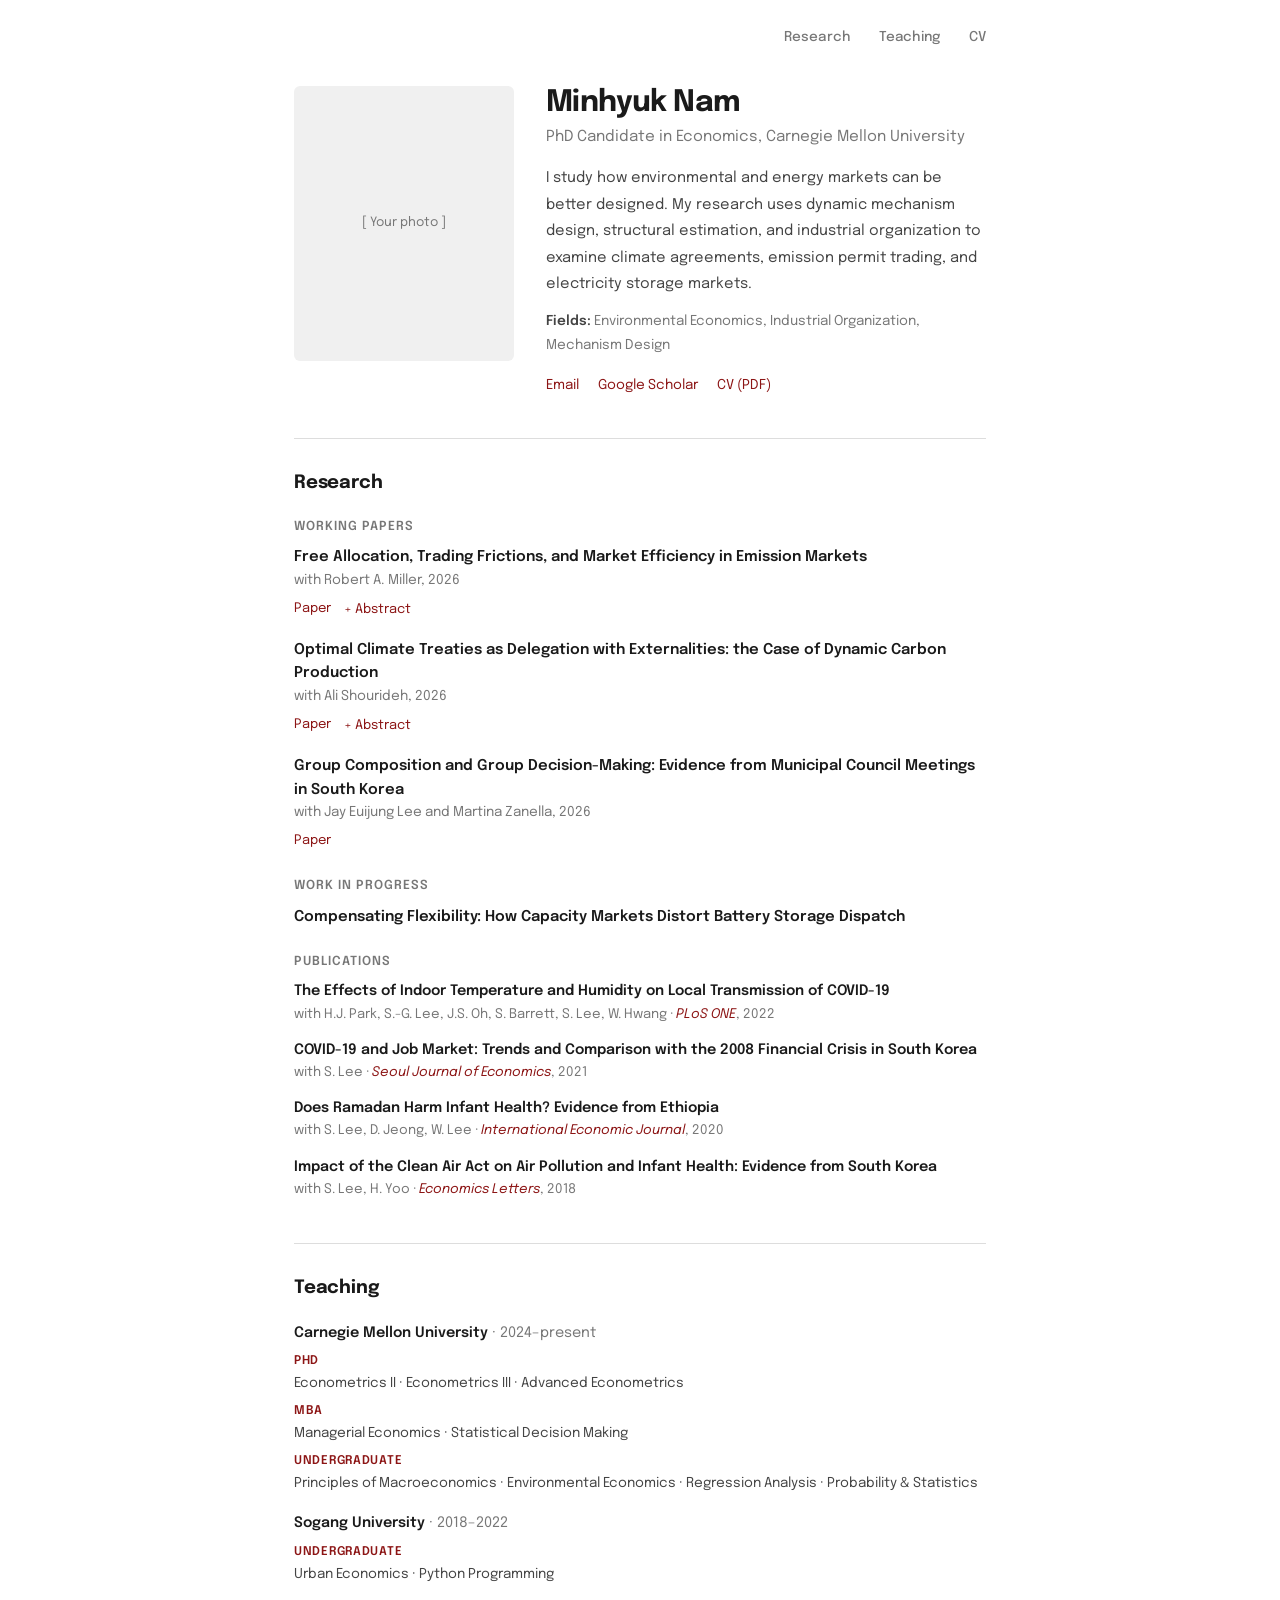
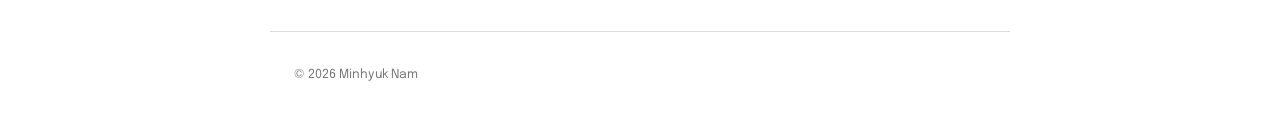
==== index.html @ 32d45be1 "Initial commit: personal academic website - Single-page academic site with Epilogue font, burgundy a" ====
<!DOCTYPE html>
<html lang="en">
<head>
<meta charset="UTF-8">
<meta name="viewport" content="width=device-width, initial-scale=1.0">
<title>Minhyuk Nam</title>
<link href="https://fonts.googleapis.com/css2?family=Epilogue:wght@300;400;500;600;700&display=swap" rel="stylesheet">
<style>
:root {
  --ink: #1a1a1a;
  --body: #444;
  --muted: #777;
  --accent: #8C1515;
  --border: #ddd;
  --bg: #fff;
}
*, *::before, *::after { box-sizing: border-box; margin: 0; padding: 0; }
html { scroll-behavior: smooth; }
body {
  font-family: 'Epilogue', system-ui, -apple-system, sans-serif;
  color: var(--body);
  background: var(--bg);
  font-size: 15px;
  line-height: 1.75;
  -webkit-font-smoothing: antialiased;
}
::selection { background: #e8d5d5; }
a { color: var(--accent); text-decoration: none; }
a:hover { text-decoration: underline; }

/* ── Nav ── */
nav {
  max-width: 740px; margin: 0 auto;
  padding: 1.6rem 1.5rem .8rem;
  display: flex; justify-content: flex-end; gap: 1.8rem;
}
nav a { font-size: .85rem; font-weight: 500; color: var(--muted); letter-spacing: .01em; }
nav a:hover { color: var(--ink); text-decoration: none; }

/* ── Hero / About ── */
.hero {
  max-width: 740px; margin: 0 auto;
  padding: 1.5rem 1.5rem 2.5rem;
  display: grid; grid-template-columns: 220px 1fr; gap: 2rem; align-items: start;
}
.hero-photo {
  width: 100%; aspect-ratio: 4/5; border-radius: 6px; overflow: hidden;
  background: #f0f0f0; display: flex; align-items: center; justify-content: center;
  font-size: .8rem; color: var(--muted);
}
.hero-photo img { width: 100%; height: 100%; object-fit: cover; }
.hero-text h1 { font-size: 1.85rem; font-weight: 700; color: var(--ink); line-height: 1.2; margin-bottom: .15rem; letter-spacing: -.02em; }
.hero-text .role { font-size: .95rem; color: var(--muted); margin-bottom: .9rem; }
.hero-text .bio { font-size: .92rem; line-height: 1.8; color: var(--body); }
.hero-text .fields { margin-top: .8rem; font-size: .85rem; color: var(--muted); }
.hero-text .fields strong { color: var(--body); font-weight: 600; }
.hero-text .links { margin-top: 1rem; display: flex; gap: 1.2rem; font-size: .85rem; }

/* ── Sections ── */
.container { max-width: 740px; margin: 0 auto; padding: 0 1.5rem; }
.section { padding: 1.8rem 0; border-top: 1px solid var(--border); }
.section h2 { font-size: 1.15rem; font-weight: 700; color: var(--ink); margin-bottom: 1rem; letter-spacing: -.01em; }
.cat-label { font-size: .78rem; font-weight: 600; text-transform: uppercase; letter-spacing: .08em; color: var(--muted); margin-top: 1.4rem; margin-bottom: .5rem; }
.cat-label:first-of-type { margin-top: 0; }

/* ── Papers ── */
.paper { margin-bottom: 1.1rem; }
.paper .title { font-weight: 600; font-size: .93rem; color: var(--ink); line-height: 1.55; }
.paper .meta { font-size: .85rem; color: var(--muted); margin-top: .05rem; }
.paper .meta em { font-style: italic; color: var(--accent); }
.paper .paper-links { margin-top: .3rem; display: flex; gap: .8rem; font-size: .82rem; }
.paper .paper-links a, .paper .paper-links button {
  font-family: inherit; font-size: .82rem; color: var(--accent);
  background: none; border: none; padding: 0; cursor: pointer;
}
.paper .paper-links a:hover, .paper .paper-links button:hover { text-decoration: underline; }
.paper .abstract {
  display: none; margin-top: .5rem; padding: .7rem 0 .7rem 1rem;
  border-left: 2px solid var(--border); font-size: .85rem; line-height: 1.8; color: var(--muted);
}
.paper .abstract.open { display: block; }

/* ── Publications ── */
.pub { margin-bottom: .8rem; }
.pub .title { font-weight: 600; font-size: .9rem; color: var(--ink); line-height: 1.55; }
.pub .meta { font-size: .83rem; color: var(--muted); }
.pub .meta em { font-style: italic; color: var(--accent); }

/* ── Teaching ── */
.teach-group { margin-bottom: 1rem; }
.teach-group h4 { font-size: .9rem; font-weight: 600; color: var(--ink); margin-bottom: .15rem; }
.teach-group h4 span { font-weight: 400; color: var(--muted); }
.teach-level { font-size: .75rem; font-weight: 600; text-transform: uppercase; letter-spacing: .06em; color: var(--accent); margin-top: .35rem; }
.teach-courses { font-size: .85rem; color: var(--body); line-height: 1.7; }

/* ── Footer ── */
footer { max-width: 740px; margin: 0 auto; padding: 2rem 1.5rem; border-top: 1px solid var(--border); font-size: .78rem; color: var(--muted); }

/* ── Mobile ── */
@media (max-width: 640px) {
  .hero { grid-template-columns: 1fr; gap: 1.2rem; }
  .hero-photo { width: 180px; aspect-ratio: 4/5; }
  nav { padding: 1.2rem 1.5rem .5rem; gap: 1.2rem; }
}
</style>
</head>
<body>

<nav>
  <a href="#research">Research</a>
  <a href="#teaching">Teaching</a>
  <a href="Minhyuk_Nam_CV.pdf">CV</a>
</nav>

<div class="hero">
  <div class="hero-photo">[ Your photo ]</div>
  <div class="hero-text">
    <h1>Minhyuk Nam</h1>
    <p class="role">PhD Candidate in Economics, Carnegie Mellon University</p>
    <p class="bio">
      I study how environmental and energy markets can be better designed.
      My research uses dynamic mechanism design, structural estimation, and
      industrial organization to examine climate agreements, emission permit
      trading, and electricity storage markets.
    </p>
    <p class="fields"><strong>Fields:</strong> Environmental Economics, Industrial Organization, Mechanism Design</p>
    <div class="links">
      <a href="mailto:minhyukn@andrew.cmu.edu">Email</a>
      <a href="https://scholar.google.com">Google Scholar</a>
      <a href="Minhyuk_Nam_CV.pdf">CV (PDF)</a>
    </div>
  </div>
</div>

<div class="container">
  <div class="section" id="research">
    <h2>Research</h2>
    <div class="cat-label">Working Papers</div>

    <div class="paper">
      <div class="title">Free Allocation, Trading Frictions, and Market Efficiency in Emission Markets</div>
      <div class="meta">with Robert A. Miller, 2026</div>
      <div class="paper-links">
        <a href="#">Paper</a>
        <button onclick="toggle(this)">+ Abstract</button>
      </div>
      <div class="abstract">The EU Emissions Trading System initially gave roughly 90 percent of carbon permits free to incumbent firms but is now transitioning to full auctioning. We study whether free allocation reduces market efficiency by discouraging trading and creating thin markets. Using EU ETS transaction-level data, we document that firms receiving free permits trade less frequently than firms that must purchase them, concentrating trading activity among financial intermediaries. We develop and estimate a dynamic structural model of production, banking, and trading decisions under participation costs to quantify efficiency losses from permit misallocation across heterogeneous emitters.</div>
    </div>

    <div class="paper">
      <div class="title">Optimal Climate Treaties as Delegation with Externalities: the Case of Dynamic Carbon Production</div>
      <div class="meta">with Ali Shourideh, 2026</div>
      <div class="paper-links">
        <a href="#">Paper</a>
        <button onclick="toggle(this)">+ Abstract</button>
      </div>
      <div class="abstract">International climate agreements must delegate emission decisions to sovereign countries that hold private information about their abatement costs while managing a global externality whose damages depend on the cumulative stock of atmospheric carbon. We formulate this problem using dynamic mechanism design and characterize the structure of optimal agreements. Our two main results are that optimal treaties exhibit a cutoff structure in which countries with sufficiently low abatement costs are induced to reduce emissions, and we derive conditions under which simple "total carbon budget" mechanisms implement the social optimum.</div>
    </div>

    <div class="paper">
      <div class="title">Group Composition and Group Decision-Making: Evidence from Municipal Council Meetings in South Korea</div>
      <div class="meta">with Jay Euijung Lee and Martina Zanella, 2026</div>
      <div class="paper-links">
        <a href="#">Paper</a>
      </div>
    </div>

    <div class="cat-label">Work in Progress</div>
    <div class="paper">
      <div class="title">Compensating Flexibility: How Capacity Markets Distort Battery Storage Dispatch</div>
    </div>

    <div class="cat-label">Publications</div>

    <div class="pub">
      <div class="title">The Effects of Indoor Temperature and Humidity on Local Transmission of COVID-19</div>
      <div class="meta">with H.J. Park, S.-G. Lee, J.S. Oh, S. Barrett, S. Lee, W. Hwang · <em>PLoS ONE</em>, 2022</div>
    </div>
    <div class="pub">
      <div class="title">COVID-19 and Job Market: Trends and Comparison with the 2008 Financial Crisis in South Korea</div>
      <div class="meta">with S. Lee · <em>Seoul Journal of Economics</em>, 2021</div>
    </div>
    <div class="pub">
      <div class="title">Does Ramadan Harm Infant Health? Evidence from Ethiopia</div>
      <div class="meta">with S. Lee, D. Jeong, W. Lee · <em>International Economic Journal</em>, 2020</div>
    </div>
    <div class="pub">
      <div class="title">Impact of the Clean Air Act on Air Pollution and Infant Health: Evidence from South Korea</div>
      <div class="meta">with S. Lee, H. Yoo · <em>Economics Letters</em>, 2018</div>
    </div>
  </div>

  <div class="section" id="teaching">
    <h2>Teaching</h2>
    <div class="teach-group">
      <h4>Carnegie Mellon University <span>· 2024–present</span></h4>
      <div class="teach-level">PhD</div>
      <div class="teach-courses">Econometrics II · Econometrics III · Advanced Econometrics</div>
      <div class="teach-level">MBA</div>
      <div class="teach-courses">Managerial Economics · Statistical Decision Making</div>
      <div class="teach-level">Undergraduate</div>
      <div class="teach-courses">Principles of Macroeconomics · Environmental Economics · Regression Analysis · Probability & Statistics</div>
    </div>
    <div class="teach-group">
      <h4>Sogang University <span>· 2018–2022</span></h4>
      <div class="teach-level">Undergraduate</div>
      <div class="teach-courses">Urban Economics · Python Programming</div>
    </div>
  </div>
</div>

<footer>&copy; 2026 Minhyuk Nam</footer>

<script>
function toggle(btn) {
  const abs = btn.parentElement.nextElementSibling;
  const open = abs.classList.toggle('open');
  btn.textContent = open ? '\u2212 Abstract' : '+ Abstract';
}
</script>
</body>
</html>
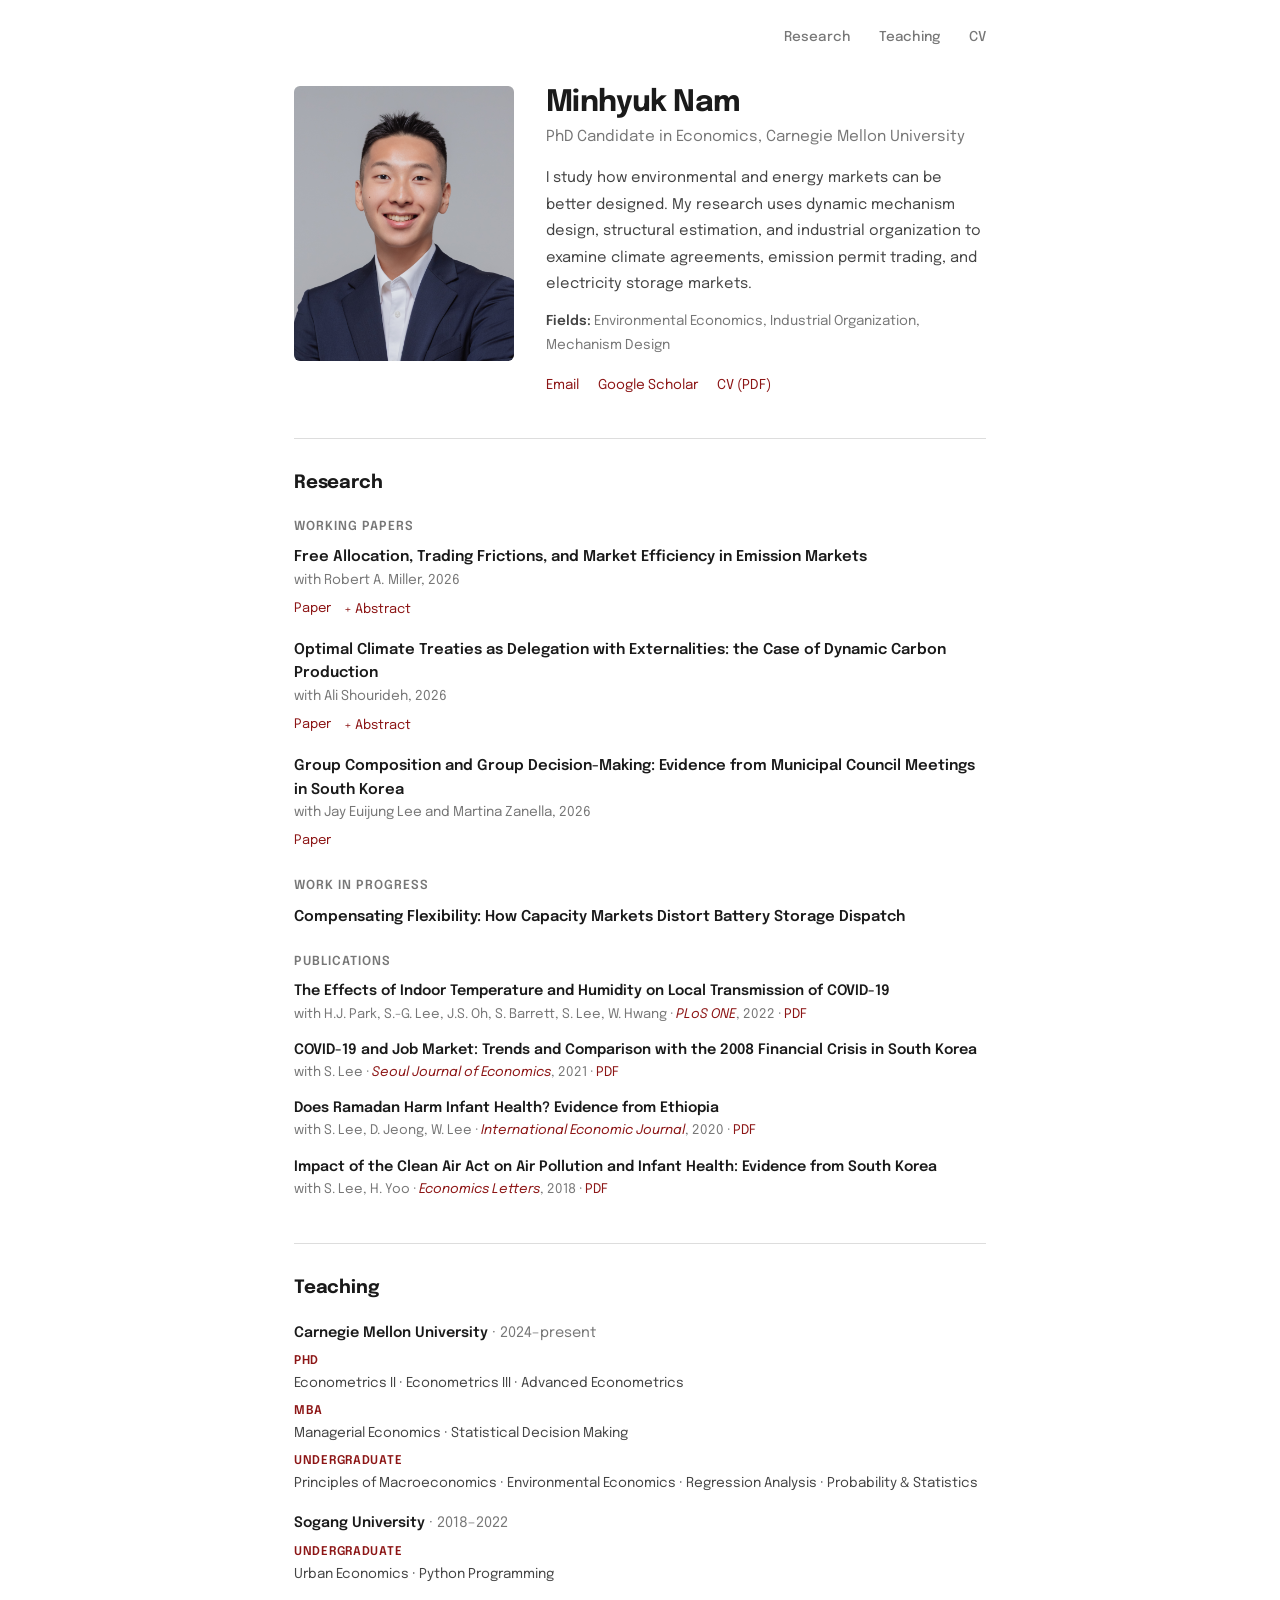
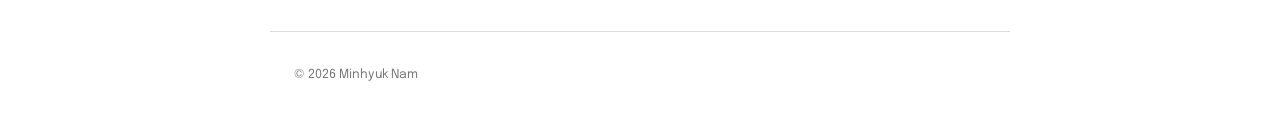
==== commit ae938212: "Organize site: add photo, paper PDFs, clean folder structure - Add profile photo to assets/ - Move C" ====
--- a/index.html
+++ b/index.html
@@ -109,11 +109,11 @@
 <nav>
   <a href="#research">Research</a>
   <a href="#teaching">Teaching</a>
-  <a href="Minhyuk_Nam_CV.pdf">CV</a>
+  <a href="files/cv/Minhyuk_Nam_CV.pdf">CV</a>
 </nav>
 
 <div class="hero">
-  <div class="hero-photo">[ Your photo ]</div>
+  <div class="hero-photo"><img src="assets/photo.jpeg" alt="Minhyuk Nam"></div>
   <div class="hero-text">
     <h1>Minhyuk Nam</h1>
     <p class="role">PhD Candidate in Economics, Carnegie Mellon University</p>
@@ -127,7 +127,7 @@
     <div class="links">
       <a href="mailto:minhyukn@andrew.cmu.edu">Email</a>
       <a href="https://scholar.google.com">Google Scholar</a>
-      <a href="Minhyuk_Nam_CV.pdf">CV (PDF)</a>
+      <a href="files/cv/Minhyuk_Nam_CV.pdf">CV (PDF)</a>
     </div>
   </div>
 </div>
@@ -174,19 +174,19 @@
 
     <div class="pub">
       <div class="title">The Effects of Indoor Temperature and Humidity on Local Transmission of COVID-19</div>
-      <div class="meta">with H.J. Park, S.-G. Lee, J.S. Oh, S. Barrett, S. Lee, W. Hwang · <em>PLoS ONE</em>, 2022</div>
+      <div class="meta">with H.J. Park, S.-G. Lee, J.S. Oh, S. Barrett, S. Lee, W. Hwang · <em>PLoS ONE</em>, 2022 · <a href="files/papers/COVID-19 and Air Pollution.pdf">PDF</a></div>
     </div>
     <div class="pub">
       <div class="title">COVID-19 and Job Market: Trends and Comparison with the 2008 Financial Crisis in South Korea</div>
-      <div class="meta">with S. Lee · <em>Seoul Journal of Economics</em>, 2021</div>
+      <div class="meta">with S. Lee · <em>Seoul Journal of Economics</em>, 2021 · <a href="files/papers/COVID-19 and Employment in South Korea.pdf">PDF</a></div>
     </div>
     <div class="pub">
       <div class="title">Does Ramadan Harm Infant Health? Evidence from Ethiopia</div>
-      <div class="meta">with S. Lee, D. Jeong, W. Lee · <em>International Economic Journal</em>, 2020</div>
+      <div class="meta">with S. Lee, D. Jeong, W. Lee · <em>International Economic Journal</em>, 2020 · <a href="files/papers/Does Ramadan Harm Infant Health Evidence from Ethiopia.pdf">PDF</a></div>
     </div>
     <div class="pub">
       <div class="title">Impact of the Clean Air Act on Air Pollution and Infant Health: Evidence from South Korea</div>
-      <div class="meta">with S. Lee, H. Yoo · <em>Economics Letters</em>, 2018</div>
+      <div class="meta">with S. Lee, H. Yoo · <em>Economics Letters</em>, 2018 · <a href="files/papers/Impact of the Clean Air Act on air pollution and infant health Evidence from South Korea.pdf">PDF</a></div>
     </div>
   </div>
 
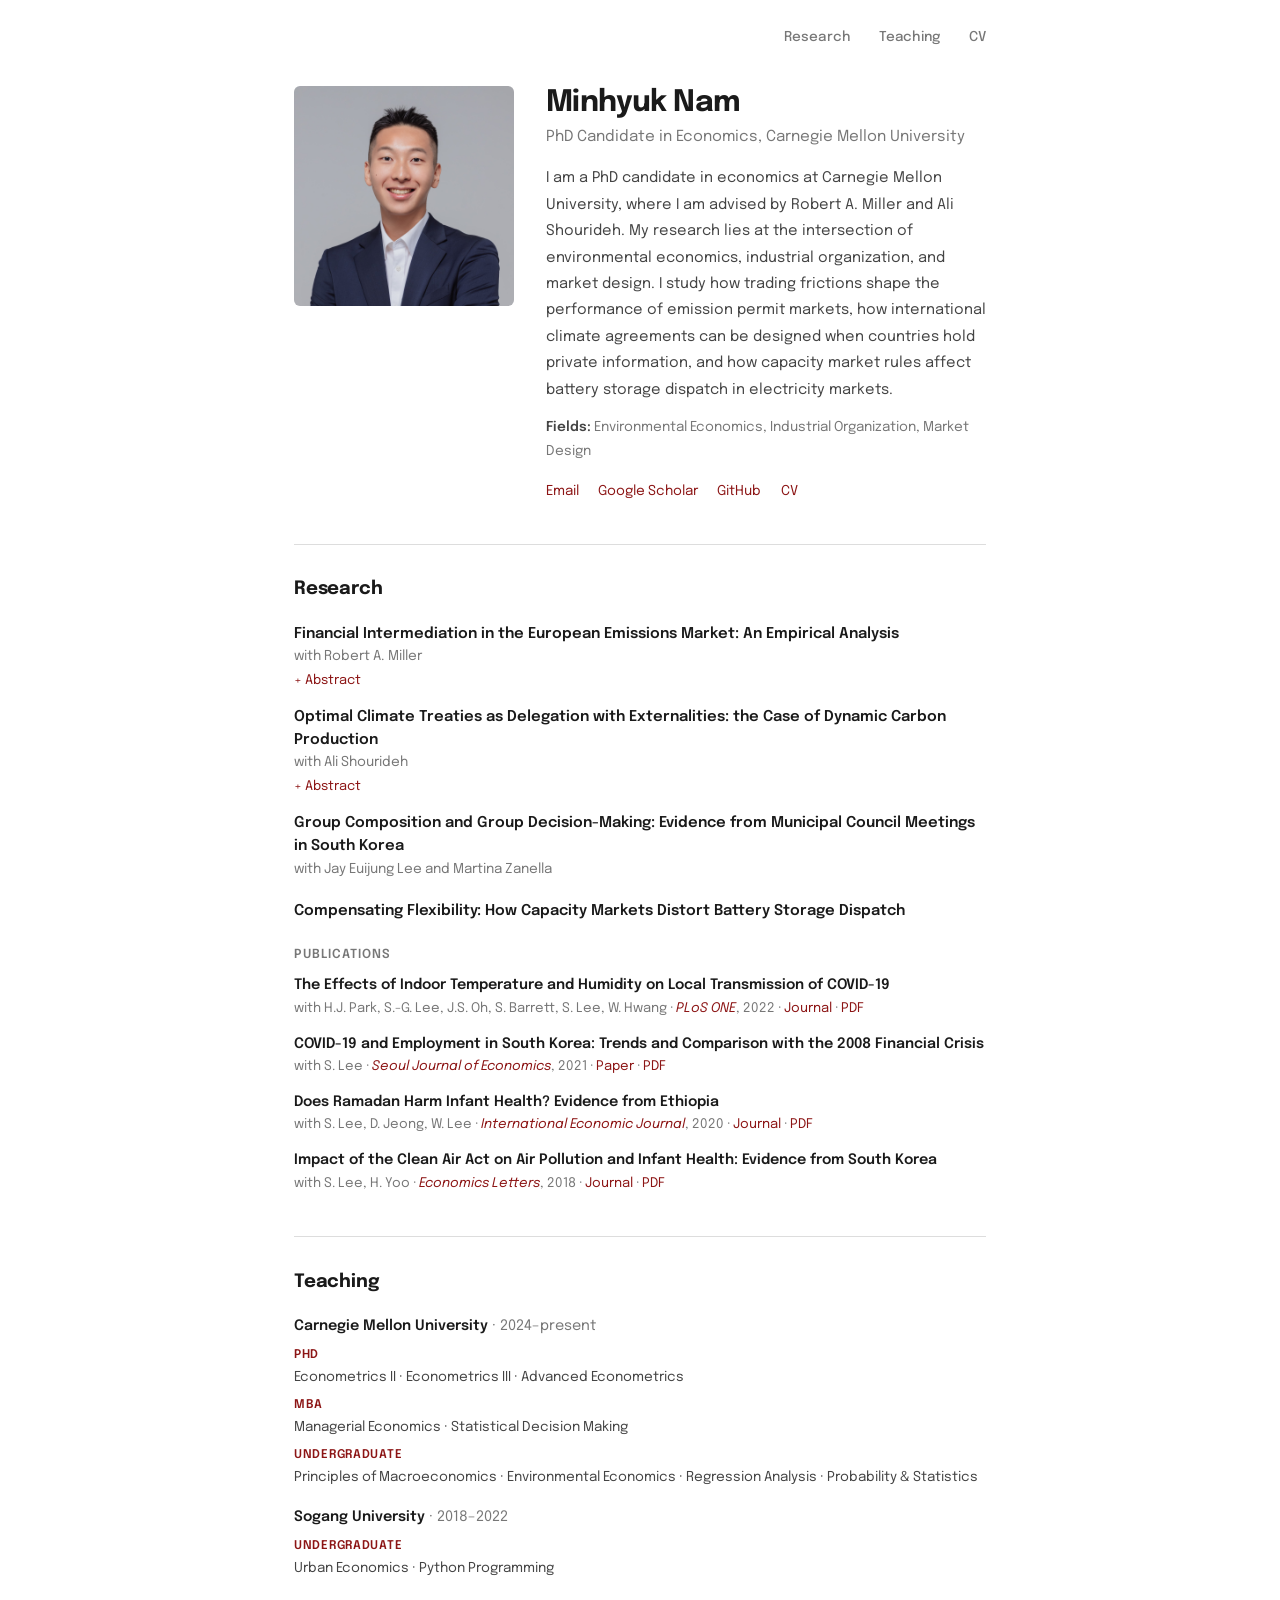
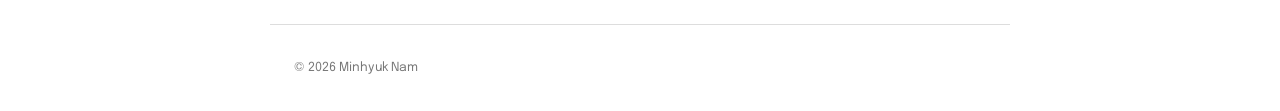
==== commit 12ed2589: "Fix site: update paper title, abstract, bio, links, photo display - Rename to Financial Intermediati" ====
--- a/index.html
+++ b/index.html
@@ -44,24 +44,21 @@
   display: grid; grid-template-columns: 220px 1fr; gap: 2rem; align-items: start;
 }
 .hero-photo {
-  width: 100%; aspect-ratio: 4/5; border-radius: 6px; overflow: hidden;
-  background: #f0f0f0; display: flex; align-items: center; justify-content: center;
-  font-size: .8rem; color: var(--muted);
-}
-.hero-photo img { width: 100%; height: 100%; object-fit: cover; }
+  width: 100%; border-radius: 6px; overflow: hidden;
+  background: #f0f0f0;
+}
+.hero-photo img { width: 100%; height: auto; display: block; }
 .hero-text h1 { font-size: 1.85rem; font-weight: 700; color: var(--ink); line-height: 1.2; margin-bottom: .15rem; letter-spacing: -.02em; }
 .hero-text .role { font-size: .95rem; color: var(--muted); margin-bottom: .9rem; }
 .hero-text .bio { font-size: .92rem; line-height: 1.8; color: var(--body); }
 .hero-text .fields { margin-top: .8rem; font-size: .85rem; color: var(--muted); }
 .hero-text .fields strong { color: var(--body); font-weight: 600; }
-.hero-text .links { margin-top: 1rem; display: flex; gap: 1.2rem; font-size: .85rem; }
+.hero-text .links { margin-top: 1rem; display: flex; gap: 1.2rem; font-size: .85rem; flex-wrap: wrap; }
 
 /* ── Sections ── */
 .container { max-width: 740px; margin: 0 auto; padding: 0 1.5rem; }
 .section { padding: 1.8rem 0; border-top: 1px solid var(--border); }
 .section h2 { font-size: 1.15rem; font-weight: 700; color: var(--ink); margin-bottom: 1rem; letter-spacing: -.01em; }
-.cat-label { font-size: .78rem; font-weight: 600; text-transform: uppercase; letter-spacing: .08em; color: var(--muted); margin-top: 1.4rem; margin-bottom: .5rem; }
-.cat-label:first-of-type { margin-top: 0; }
 
 /* ── Papers ── */
 .paper { margin-bottom: 1.1rem; }
@@ -99,7 +96,7 @@
 /* ── Mobile ── */
 @media (max-width: 640px) {
   .hero { grid-template-columns: 1fr; gap: 1.2rem; }
-  .hero-photo { width: 180px; aspect-ratio: 4/5; }
+  .hero-photo { width: 180px; }
   nav { padding: 1.2rem 1.5rem .5rem; gap: 1.2rem; }
 }
 </style>
@@ -118,16 +115,21 @@
     <h1>Minhyuk Nam</h1>
     <p class="role">PhD Candidate in Economics, Carnegie Mellon University</p>
     <p class="bio">
-      I study how environmental and energy markets can be better designed.
-      My research uses dynamic mechanism design, structural estimation, and
-      industrial organization to examine climate agreements, emission permit
-      trading, and electricity storage markets.
+      I am a PhD candidate in economics at Carnegie Mellon University,
+      where I am advised by Robert A. Miller and Ali Shourideh.
+      My research lies at the intersection of environmental economics,
+      industrial organization, and market design. I study how trading
+      frictions shape the performance of emission permit markets, how
+      international climate agreements can be designed when countries
+      hold private information, and how capacity market rules affect
+      battery storage dispatch in electricity markets.
     </p>
-    <p class="fields"><strong>Fields:</strong> Environmental Economics, Industrial Organization, Mechanism Design</p>
+    <p class="fields"><strong>Fields:</strong> Environmental Economics, Industrial Organization, Market Design</p>
     <div class="links">
       <a href="mailto:minhyukn@andrew.cmu.edu">Email</a>
-      <a href="https://scholar.google.com">Google Scholar</a>
-      <a href="files/cv/Minhyuk_Nam_CV.pdf">CV (PDF)</a>
+      <a href="https://scholar.google.com/citations?user=CK2TsPYAAAAJ&hl=en">Google Scholar</a>
+      <a href="https://github.com/mhnam">GitHub</a>
+      <a href="files/cv/Minhyuk_Nam_CV.pdf">CV</a>
     </div>
   </div>
 </div>
@@ -135,76 +137,72 @@
 <div class="container">
   <div class="section" id="research">
     <h2>Research</h2>
-    <div class="cat-label">Working Papers</div>
-
-    <div class="paper">
-      <div class="title">Free Allocation, Trading Frictions, and Market Efficiency in Emission Markets</div>
-      <div class="meta">with Robert A. Miller, 2026</div>
+
+    <div class="paper">
+      <div class="title">Financial Intermediation in the European Emissions Market: An Empirical Analysis</div>
+      <div class="meta">with Robert A. Miller</div>
       <div class="paper-links">
-        <a href="#">Paper</a>
         <button onclick="toggle(this)">+ Abstract</button>
       </div>
-      <div class="abstract">The EU Emissions Trading System initially gave roughly 90 percent of carbon permits free to incumbent firms but is now transitioning to full auctioning. We study whether free allocation reduces market efficiency by discouraging trading and creating thin markets. Using EU ETS transaction-level data, we document that firms receiving free permits trade less frequently than firms that must purchase them, concentrating trading activity among financial intermediaries. We develop and estimate a dynamic structural model of production, banking, and trading decisions under participation costs to quantify efficiency losses from permit misallocation across heterogeneous emitters.</div>
+      <div class="abstract">The foundational literature on cap-and-trade &mdash; Montgomery (1972), Rubin (1996) &mdash; establishes that emission permit markets achieve cost-effective allocations under competitive equilibrium. Competitive equilibrium, however, requires a Walrasian price-clearing mechanism that does not exist in practice: in the EU Emissions Trading System, firms must find counterparties through costly search, pay to access centralized platforms, and negotiate bilaterally in decentralized markets. Using the complete record of allowance transfers from the Union Transaction Log, we compile a new transaction-level dataset covering all three trading venues &mdash; government auctions, the exchange limit-order market, and over-the-counter bilateral trades &mdash; and document patterns inconsistent with the competitive benchmark: persistent cross-venue price dispersion, inefficient inventory holdings, and active financial intermediation. We develop a continuous-time search and matching model that captures these institutional features. Heterogeneous emitters choose which venues to access, how intensely to search for OTC counterparties, and how much to trade; symmetric financial intermediaries (banks) buy from surplus firms and sell to deficit firms, earning an intermediation spread that exists only because of frictions. The model nests competitive equilibrium &mdash; where banks are redundant &mdash; as a benchmark, and the gap between the two equilibria provides the metric for measuring the cost of frictions and the value of intermediation. We specify a parametric version of the model and establish identification of all structural parameters. Estimation by full-solution methods is in progress. The estimated model will enable counterfactual analysis of market design, including the welfare consequences of financial participation.</div>
     </div>
 
     <div class="paper">
       <div class="title">Optimal Climate Treaties as Delegation with Externalities: the Case of Dynamic Carbon Production</div>
-      <div class="meta">with Ali Shourideh, 2026</div>
+      <div class="meta">with Ali Shourideh</div>
       <div class="paper-links">
-        <a href="#">Paper</a>
         <button onclick="toggle(this)">+ Abstract</button>
       </div>
-      <div class="abstract">International climate agreements must delegate emission decisions to sovereign countries that hold private information about their abatement costs while managing a global externality whose damages depend on the cumulative stock of atmospheric carbon. We formulate this problem using dynamic mechanism design and characterize the structure of optimal agreements. Our two main results are that optimal treaties exhibit a cutoff structure in which countries with sufficiently low abatement costs are induced to reduce emissions, and we derive conditions under which simple "total carbon budget" mechanisms implement the social optimum.</div>
+      <div class="abstract">International climate agreements must delegate emission decisions to sovereign countries that hold private information about their abatement costs while managing a global externality whose damages depend on the cumulative stock of atmospheric carbon. We formulate this problem using dynamic mechanism design and characterize the structure of optimal agreements. Our two main results are that optimal treaties exhibit a cutoff structure in which countries with sufficiently low abatement costs are induced to reduce emissions, and we derive conditions under which simple &ldquo;total carbon budget&rdquo; mechanisms implement the social optimum.</div>
     </div>
 
     <div class="paper">
       <div class="title">Group Composition and Group Decision-Making: Evidence from Municipal Council Meetings in South Korea</div>
-      <div class="meta">with Jay Euijung Lee and Martina Zanella, 2026</div>
-      <div class="paper-links">
-        <a href="#">Paper</a>
-      </div>
-    </div>
-
-    <div class="cat-label">Work in Progress</div>
+      <div class="meta">with Jay Euijung Lee and Martina Zanella</div>
+    </div>
+
     <div class="paper">
       <div class="title">Compensating Flexibility: How Capacity Markets Distort Battery Storage Dispatch</div>
     </div>
 
-    <div class="cat-label">Publications</div>
+    <div style="font-size:.78rem;font-weight:600;text-transform:uppercase;letter-spacing:.08em;color:var(--muted);margin-top:1.4rem;margin-bottom:.5rem;">Publications</div>
 
     <div class="pub">
       <div class="title">The Effects of Indoor Temperature and Humidity on Local Transmission of COVID-19</div>
-      <div class="meta">with H.J. Park, S.-G. Lee, J.S. Oh, S. Barrett, S. Lee, W. Hwang · <em>PLoS ONE</em>, 2022 · <a href="files/papers/COVID-19 and Air Pollution.pdf">PDF</a></div>
-    </div>
-    <div class="pub">
-      <div class="title">COVID-19 and Job Market: Trends and Comparison with the 2008 Financial Crisis in South Korea</div>
-      <div class="meta">with S. Lee · <em>Seoul Journal of Economics</em>, 2021 · <a href="files/papers/COVID-19 and Employment in South Korea.pdf">PDF</a></div>
-    </div>
+      <div class="meta">with H.J. Park, S.-G. Lee, J.S. Oh, S. Barrett, S. Lee, W. Hwang &middot; <em>PLoS ONE</em>, 2022 &middot; <a href="https://journals.plos.org/plosone/article?id=10.1371/journal.pone.0271760">Journal</a> &middot; <a href="files/papers/COVID-19 and Air Pollution.pdf">PDF</a></div>
+    </div>
+
+    <div class="pub">
+      <div class="title">COVID-19 and Employment in South Korea: Trends and Comparison with the 2008 Financial Crisis</div>
+      <div class="meta">with S. Lee &middot; <em>Seoul Journal of Economics</em>, 2021 &middot; <a href="https://papers.ssrn.com/sol3/papers.cfm?abstract_id=3785065">Paper</a> &middot; <a href="files/papers/COVID-19 and Employment in South Korea.pdf">PDF</a></div>
+    </div>
+
     <div class="pub">
       <div class="title">Does Ramadan Harm Infant Health? Evidence from Ethiopia</div>
-      <div class="meta">with S. Lee, D. Jeong, W. Lee · <em>International Economic Journal</em>, 2020 · <a href="files/papers/Does Ramadan Harm Infant Health Evidence from Ethiopia.pdf">PDF</a></div>
-    </div>
+      <div class="meta">with S. Lee, D. Jeong, W. Lee &middot; <em>International Economic Journal</em>, 2020 &middot; <a href="https://www.tandfonline.com/doi/full/10.1080/10168737.2020.1811750">Journal</a> &middot; <a href="files/papers/Does Ramadan Harm Infant Health Evidence from Ethiopia.pdf">PDF</a></div>
+    </div>
+
     <div class="pub">
       <div class="title">Impact of the Clean Air Act on Air Pollution and Infant Health: Evidence from South Korea</div>
-      <div class="meta">with S. Lee, H. Yoo · <em>Economics Letters</em>, 2018 · <a href="files/papers/Impact of the Clean Air Act on air pollution and infant health Evidence from South Korea.pdf">PDF</a></div>
+      <div class="meta">with S. Lee, H. Yoo &middot; <em>Economics Letters</em>, 2018 &middot; <a href="https://www.sciencedirect.com/science/article/abs/pii/S0165176518301393">Journal</a> &middot; <a href="files/papers/Impact of the Clean Air Act on air pollution and infant health Evidence from South Korea.pdf">PDF</a></div>
     </div>
   </div>
 
   <div class="section" id="teaching">
     <h2>Teaching</h2>
     <div class="teach-group">
-      <h4>Carnegie Mellon University <span>· 2024–present</span></h4>
+      <h4>Carnegie Mellon University <span>&middot; 2024&ndash;present</span></h4>
       <div class="teach-level">PhD</div>
-      <div class="teach-courses">Econometrics II · Econometrics III · Advanced Econometrics</div>
+      <div class="teach-courses">Econometrics II &middot; Econometrics III &middot; Advanced Econometrics</div>
       <div class="teach-level">MBA</div>
-      <div class="teach-courses">Managerial Economics · Statistical Decision Making</div>
+      <div class="teach-courses">Managerial Economics &middot; Statistical Decision Making</div>
       <div class="teach-level">Undergraduate</div>
-      <div class="teach-courses">Principles of Macroeconomics · Environmental Economics · Regression Analysis · Probability & Statistics</div>
+      <div class="teach-courses">Principles of Macroeconomics &middot; Environmental Economics &middot; Regression Analysis &middot; Probability &amp; Statistics</div>
     </div>
     <div class="teach-group">
-      <h4>Sogang University <span>· 2018–2022</span></h4>
+      <h4>Sogang University <span>&middot; 2018&ndash;2022</span></h4>
       <div class="teach-level">Undergraduate</div>
-      <div class="teach-courses">Urban Economics · Python Programming</div>
+      <div class="teach-courses">Urban Economics &middot; Python Programming</div>
     </div>
   </div>
 </div>
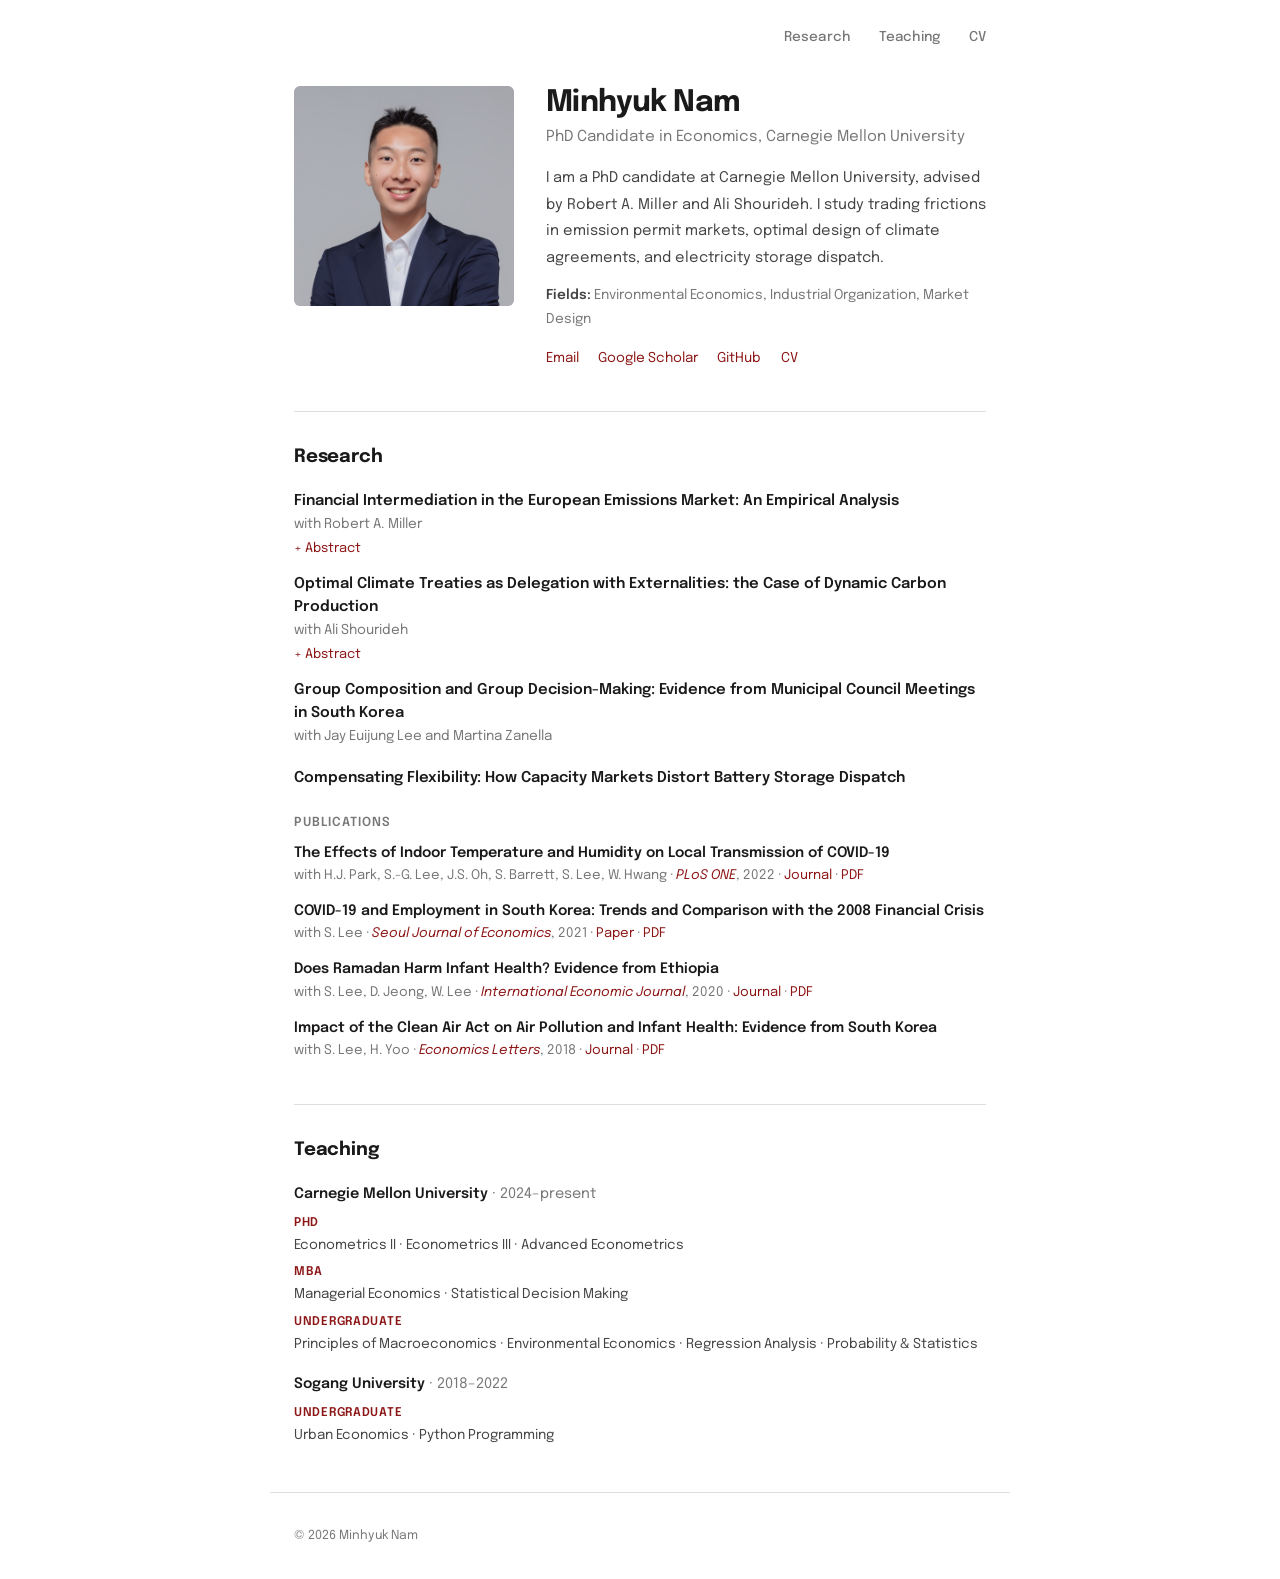
==== commit e22334a2: "Shorten bio" ====
--- a/index.html
+++ b/index.html
@@ -115,14 +115,10 @@
     <h1>Minhyuk Nam</h1>
     <p class="role">PhD Candidate in Economics, Carnegie Mellon University</p>
     <p class="bio">
-      I am a PhD candidate in economics at Carnegie Mellon University,
-      where I am advised by Robert A. Miller and Ali Shourideh.
-      My research lies at the intersection of environmental economics,
-      industrial organization, and market design. I study how trading
-      frictions shape the performance of emission permit markets, how
-      international climate agreements can be designed when countries
-      hold private information, and how capacity market rules affect
-      battery storage dispatch in electricity markets.
+      I am a PhD candidate at Carnegie Mellon University, advised by
+      Robert A. Miller and Ali Shourideh. I study trading frictions
+      in emission permit markets, optimal design of climate agreements,
+      and electricity storage dispatch.
     </p>
     <p class="fields"><strong>Fields:</strong> Environmental Economics, Industrial Organization, Market Design</p>
     <div class="links">
